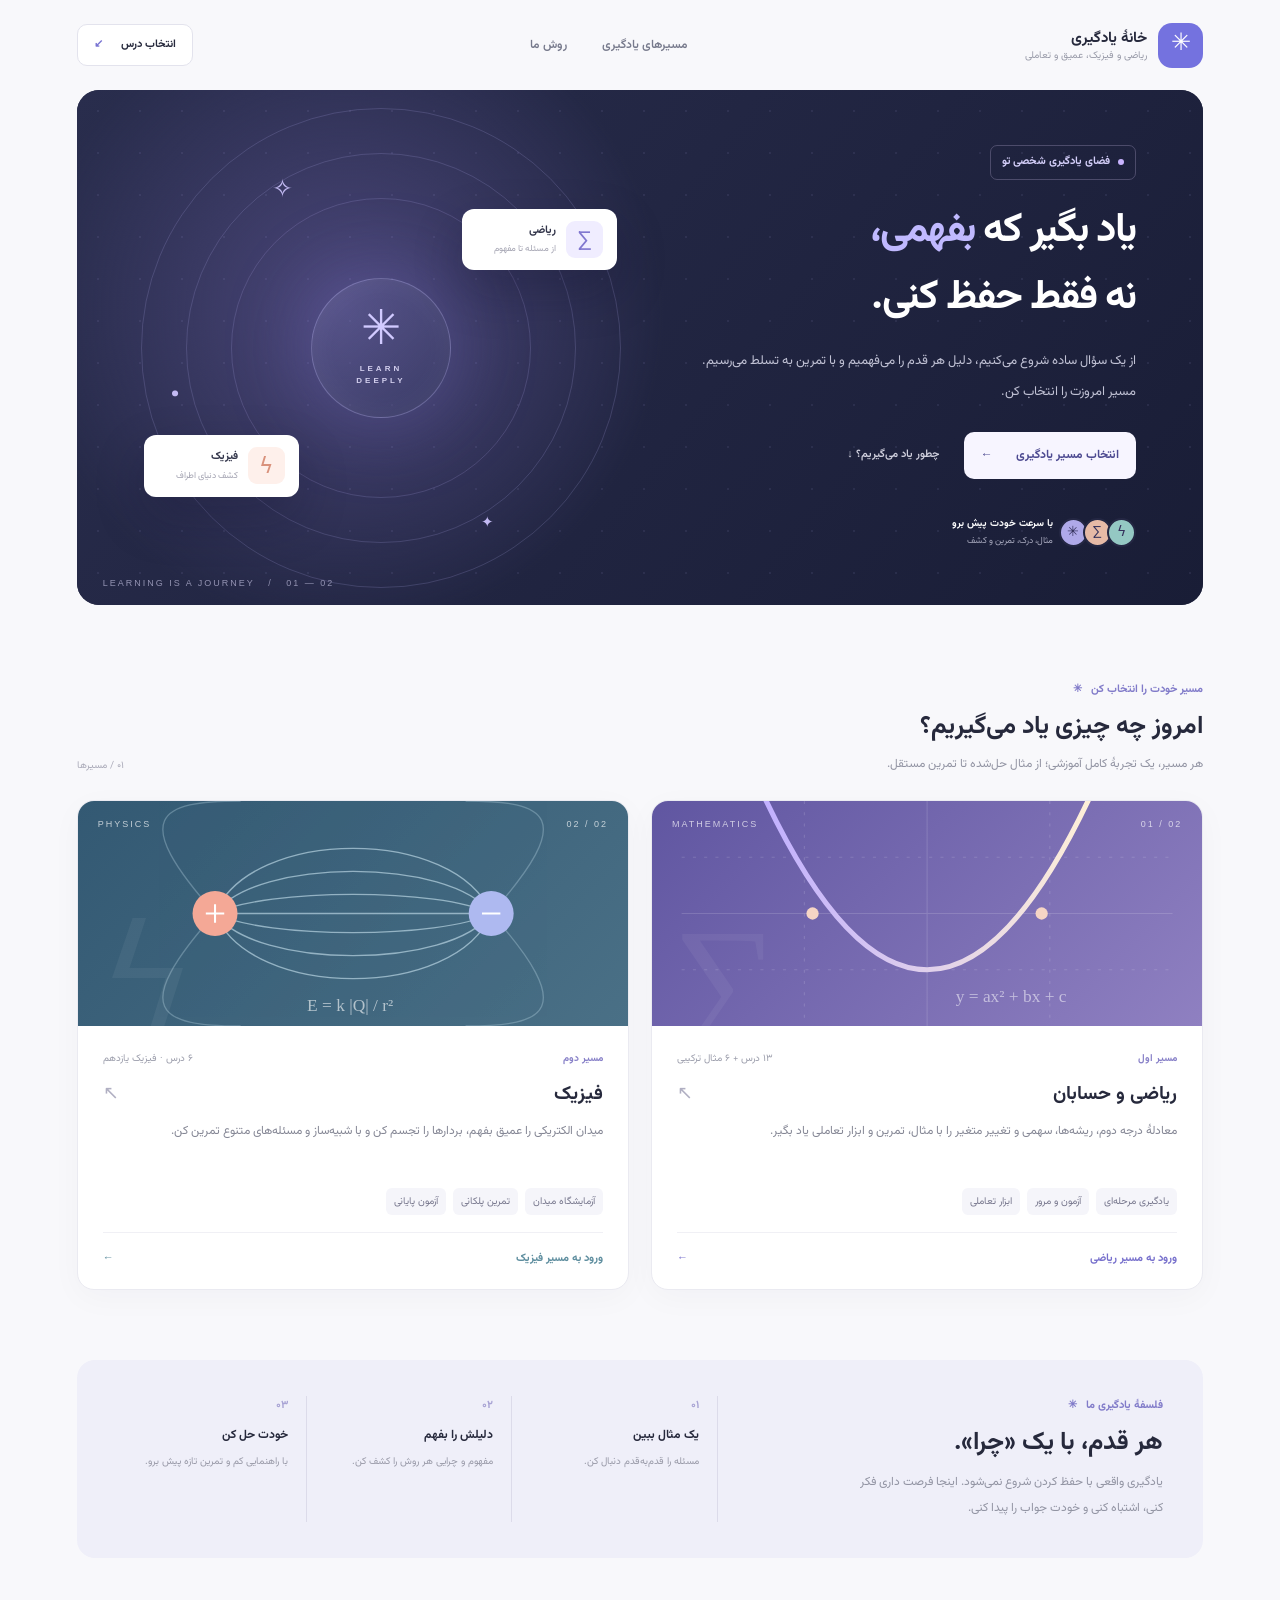
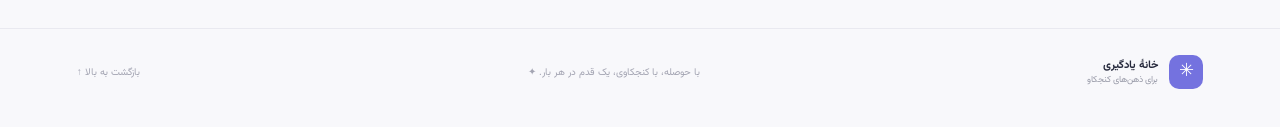
==== index.html @ 933f3fba "Add learning portal with math and physics courses Co-authored-by: arena-agent <297053741+arena-agent" ====
<!doctype html>
<html lang="fa" dir="rtl">
<head>
<meta charset="utf-8"><meta name="viewport" content="width=device-width, initial-scale=1">
<meta name="theme-color" content="#121831"><meta name="description" content="خانهٔ یادگیری تعاملی ریاضی و فیزیک؛ از مثال تا فهم عمیق">
<title>خانهٔ یادگیری | ریاضی و فیزیک</title>
<link rel="stylesheet" href="home.css">
</head>
<body>
<header class="header"><a class="brand" href="./"><span class="brand-logo">✳</span><span><b>خانهٔ یادگیری</b><small>ریاضی و فیزیک، عمیق و تعاملی</small></span></a><nav><a href="#subjects">مسیرهای یادگیری</a><a href="#method">روش ما</a></nav><a class="header-btn" href="#subjects">انتخاب درس <span>↙</span></a></header>
<main>
<section class="hero"><div class="hero-content"><div class="eyebrow"><span class="dot"></span> فضای یادگیری شخصی تو</div><h1>یاد بگیر که <em>بفهمی،</em><br>نه فقط حفظ کنی.</h1><p>از یک سؤال ساده شروع می‌کنیم، دلیل هر قدم را می‌فهمیم و با تمرین به تسلط می‌رسیم. مسیر امروزت را انتخاب کن.</p><div class="hero-actions"><a class="btn btn-light" href="#subjects">انتخاب مسیر یادگیری <span>←</span></a><a class="text-link" href="#method">چطور یاد می‌گیریم؟ ↓</a></div><div class="hero-footer"><div class="avatar-stack"><span>✳</span><span>∑</span><span>ϟ</span></div><div><b>با سرعت خودت پیش برو</b><small>مثال، درک، تمرین و کشف</small></div></div></div><div class="hero-art" aria-hidden="true"><div class="orbit orbit-one"></div><div class="orbit orbit-two"></div><div class="orbit orbit-three"></div><div class="art-core"><span>✳</span><small>LEARN<br>DEEPLY</small></div><div class="art-chip math-chip"><span>∑</span><b>ریاضی</b><small>از مسئله تا مفهوم</small></div><div class="art-chip physics-chip"><span>ϟ</span><b>فیزیک</b><small>کشف دنیای اطراف</small></div><div class="art-star s1">✧</div><div class="art-star s2">✦</div><div class="art-star s3">·</div></div><span class="hero-bottom">LEARNING IS A JOURNEY &nbsp; / &nbsp; 01 — 02</span></section>
<section class="subjects" id="subjects"><div class="section-top"><div><div class="section-kicker">مسیر خودت را انتخاب کن <span>✳</span></div><h2>امروز چه چیزی یاد می‌گیریم؟</h2><p>هر مسیر، یک تجربهٔ کامل آموزشی؛ از مثال حل‌شده تا تمرین مستقل.</p></div><span class="section-num">۰۱ / مسیرها</span></div><div class="subject-grid"><a class="subject-card math-card" href="mathsite/index.html"><div class="card-visual"><div class="visual-label">MATHEMATICS <span>01 / 02</span></div><svg viewBox="0 0 480 220" role="img" aria-label="نمودار سهمی"><defs><linearGradient id="line" x1="0" x2="1"><stop stop-color="#c0afff"/><stop offset="1" stop-color="#fff0d7"/></linearGradient></defs><g stroke="#ffffff25"><path d="M0 110H480M240 0V220"/><path d="M0 55H480M0 165H480M120 0V220M360 0V220" stroke-dasharray="3 8"/></g><path d="M78 -10 Q240 340 402 -10" fill="none" stroke="url(#line)" stroke-width="5" stroke-linecap="round"/><circle cx="128" cy="110" r="6" fill="#f6d5c5"/><circle cx="352" cy="110" r="6" fill="#f6d5c5"/><text x="268" y="197" fill="#ffffff88" font-size="17" font-family="serif" direction="ltr">y = ax² + bx + c</text></svg><span class="visual-symbol">∑</span></div><div class="card-body"><div class="card-meta"><span>مسیر اول</span><span>۱۳ درس + ۶ مثال ترکیبی</span></div><h3>ریاضی و حسابان <span>↖</span></h3><p>معادلهٔ درجه دوم، ریشه‌ها، سهمی و تغییر متغیر را با مثال، تمرین و ابزار تعاملی یاد بگیر.</p><div class="card-tags"><span>یادگیری مرحله‌ای</span><span>آزمون و مرور</span><span>ابزار تعاملی</span></div><div class="card-link">ورود به مسیر ریاضی <span>←</span></div></div></a><a class="subject-card physics-card" href="physics/index.html"><div class="card-visual"><div class="visual-label">PHYSICS <span>02 / 02</span></div><svg viewBox="0 0 480 220" role="img" aria-label="نمایش خطوط میدان الکتریکی"><g fill="none" stroke="#c8e3ef" stroke-width="1.3" opacity=".62"><path d="M105 110 C140 25 340 25 375 110M105 110 C140 195 340 195 375 110M105 110 C145 55 335 55 375 110M105 110 C145 165 335 165 375 110M105 110 C155 85 325 85 375 110M105 110 C155 135 325 135 375 110M105 110H375"/><path d="M105 110 C20 15 50 0 130 0M105 110 C20 205 50 220 130 220M375 110 C460 15 430 0 350 0M375 110 C460 205 430 220 350 220" opacity=".5"/></g><circle cx="105" cy="110" r="22" fill="#f4a896"/><circle cx="375" cy="110" r="22" fill="#aeb9f0"/><g stroke="white" stroke-width="2"><path d="M96 110h18M105 101v18M366 110h18"/></g><text x="195" y="205" fill="#ffffff99" font-size="17" font-family="serif" direction="ltr">E = k |Q| / r²</text></svg><span class="visual-symbol">ϟ</span></div><div class="card-body"><div class="card-meta"><span>مسیر دوم</span><span>۶ درس · فیزیک یازدهم</span></div><h3>فیزیک <span>↖</span></h3><p>میدان الکتریکی را عمیق بفهم، بردارها را تجسم کن و با شبیه‌ساز و مسئله‌های متنوع تمرین کن.</p><div class="card-tags"><span>آزمایشگاه میدان</span><span>تمرین پلکانی</span><span>آزمون پایانی</span></div><div class="card-link">ورود به مسیر فیزیک <span>←</span></div></div></a></div></section>
<section class="method" id="method"><div class="method-copy"><div class="section-kicker">فلسفهٔ یادگیری ما <span>✳</span></div><h2>هر قدم، با یک «چرا».</h2><p>یادگیری واقعی با حفظ کردن شروع نمی‌شود. اینجا فرصت داری فکر کنی، اشتباه کنی و خودت جواب را پیدا کنی.</p></div><div class="method-steps"><div><span>۰۱</span><b>یک مثال ببین</b><p>مسئله را قدم‌به‌قدم دنبال کن.</p></div><div><span>۰۲</span><b>دلیلش را بفهم</b><p>مفهوم و چرایی هر روش را کشف کن.</p></div><div><span>۰۳</span><b>خودت حل کن</b><p>با راهنمایی کم و تمرین تازه پیش برو.</p></div></div></section>
</main><footer><div class="brand foot-brand"><span class="brand-logo">✳</span><span><b>خانهٔ یادگیری</b><small>برای ذهن‌های کنجکاو</small></span></div><p>با حوصله، با کنجکاوی، یک قدم در هر بار. ✦</p><a href="#">بازگشت به بالا ↑</a></footer>
</body></html>
---- home.css ----
@font-face{font-family:Vazirmatn;src:url('mathsite/fonts/Vazirmatn-var.woff2') format('woff2');font-weight:100 900;font-display:swap}*{box-sizing:border-box}html{scroll-behavior:smooth}body{margin:0;background:#f8f8fb;color:#26293c;font-family:Vazirmatn,Tahoma,sans-serif;line-height:1.9}a{color:inherit;text-decoration:none}.header{max-width:1440px;height:90px;margin:auto;padding:0 6%;display:flex;align-items:center;justify-content:space-between}.brand{display:flex;align-items:center;gap:11px;line-height:1.4}.brand-logo{width:45px;height:45px;display:grid;place-items:center;background:#7472df;color:white;border-radius:14px;font-size:24px}.brand b,.brand small{display:block}.brand b{font-size:15px}.brand small{color:#989aa8;font-size:10px}.header nav{display:flex;gap:35px;font-size:12px;color:#777a8c;font-weight:600}.header nav a:hover{color:#6f68d3}.header-btn{font-size:11px;font-weight:700;border:1px solid #e3e3ed;padding:10px 16px;border-radius:10px;background:#fff}.header-btn span{margin-right:15px;color:#7772d2}main{max-width:1440px;margin:auto;padding:0 6%}.hero{min-height:438px;border-radius:22px;background:#1c203c;position:relative;overflow:hidden;color:#fff;display:flex;align-items:center;padding:55px 6%;isolation:isolate}.hero:before{content:"";position:absolute;inset:0;background:radial-gradient(circle at 24% 43%,#4b477a 0,transparent 35%),linear-gradient(130deg,#292d4d,#191d36);z-index:-2}.hero:after{content:"";position:absolute;inset:0;background-image:radial-gradient(#c4bfff 1px,transparent 1px);background-size:42px 42px;opacity:.08;z-index:-1}.hero-content{max-width:580px;z-index:2}.eyebrow{font-size:11px;color:#d4cffa;font-weight:700;border:1px solid #77719485;display:inline-flex;align-items:center;gap:8px;padding:6px 11px;border-radius:7px}.dot{width:6px;height:6px;border-radius:50%;background:#c9b4ff}.hero h1{font-size:clamp(30px,3.2vw,46px);line-height:1.65;letter-spacing:-1.5px;margin:18px 0 8px}.hero h1 em{font-style:normal;color:#c0b9ff}.hero p{font-size:13px;color:#c1c2d5;line-height:2.4;max-width:440px}.hero-actions{display:flex;align-items:center;gap:25px;margin-top:24px}.btn{border-radius:10px;padding:12px 17px;font-size:12px;font-weight:700;transition:.2s}.btn:hover{transform:translateY(-2px)}.btn-light{background:#f7f5ff;color:#4d4a91}.btn span{margin-right:20px}.text-link{font-size:11px;font-weight:600;color:#d0d0de}.hero-footer{display:flex;align-items:center;gap:11px;margin-top:35px}.avatar-stack{display:flex;direction:ltr}.avatar-stack span{width:29px;height:29px;display:grid;place-items:center;border:2px solid #242743;border-radius:50%;background:#afa9e9;color:#34315b;font-size:14px;margin-left:-5px}.avatar-stack span:nth-child(2){background:#e6baa6}.avatar-stack span:nth-child(3){background:#94c8c3}.hero-footer b,.hero-footer small{display:block}.hero-footer b{font-size:10px}.hero-footer small{font-size:9px;color:#a6a7bc}.hero-art{position:absolute;left:6%;top:0;width:42%;height:100%;display:grid;place-items:center}.orbit{position:absolute;border:1px solid #aaa4df35;border-radius:50%;width:300px;height:300px}.orbit-two{width:390px;height:390px}.orbit-three{width:480px;height:480px}.art-core{width:140px;height:140px;border:1px solid #bcb7f255;background:linear-gradient(140deg,#7b77b955,#3b3e6a77);box-shadow:0 0 90px #8074d455,inset 0 0 35px #ffffff0c;border-radius:50%;display:flex;align-items:center;justify-content:center;flex-direction:column}.art-core span{font-size:48px;color:#d1caff;line-height:1}.art-core small{font:700 8px/1.4 Arial;letter-spacing:3px;color:#d3cfee;text-align:center;margin-top:6px}.art-chip{position:absolute;background:#fff;border-radius:12px;color:#32354a;padding:12px 14px 12px 18px;min-width:155px;box-shadow:0 20px 50px #0b0d263d}.art-chip span{float:right;width:37px;height:37px;display:grid;place-items:center;background:#f0edff;color:#8077cf;border-radius:9px;margin-left:10px;font-size:22px}.art-chip b,.art-chip small{display:block}.art-chip b{font-size:11px}.art-chip small{font-size:9px;color:#a4a4b2}.math-chip{right:0;top:23%}.physics-chip{left:0;bottom:21%}.physics-chip span{background:#fef0eb;color:#d9927c}.art-star{position:absolute;color:#c3baf3;font-size:25px}.s1{top:15%;left:27%}.s2{bottom:13%;right:26%;font-size:15px}.s3{top:50%;left:5%;font-size:55px}.hero-bottom{position:absolute;left:26px;bottom:17px;color:#9393b2;font:9px Arial;letter-spacing:2px}.subjects{padding:75px 0 70px}.section-top{display:flex;justify-content:space-between;align-items:end;margin-bottom:25px}.section-kicker{font-size:11px;font-weight:700;color:#817bc9}.section-kicker span{margin-right:6px}.section-top h2,.method h2{font-size:25px;line-height:1.5;margin:7px 0}.section-top p,.method-copy p{font-size:12px;color:#9294a3;margin:0}.section-num{font-size:10px;color:#aaaab8}.subject-grid{display:grid;grid-template-columns:1fr 1fr;gap:22px}.subject-card{overflow:hidden;border-radius:17px;background:#fff;border:1px solid #eaeaf1;box-shadow:0 8px 32px #23294508;transition:transform .25s,box-shadow .25s}.subject-card:hover{transform:translateY(-5px);box-shadow:0 16px 40px #292d4d17}.card-visual{height:225px;position:relative;overflow:hidden;background:linear-gradient(135deg,#6056a1,#8f80c1)}.physics-card .card-visual{background:linear-gradient(135deg,#335973,#4a7086)}.card-visual svg{position:absolute;width:100%;height:100%;inset:0}.visual-label{position:absolute;top:18px;right:20px;left:20px;display:flex;justify-content:space-between;color:#ffffffb3;font:9px Arial;letter-spacing:2px;direction:ltr;z-index:1}.visual-symbol{position:absolute;bottom:-30px;left:20px;font:150px/1 Georgia;color:#ffffff0e}.card-body{padding:23px 25px 20px}.card-meta{display:flex;justify-content:space-between;color:#9c9eac;font-size:10px}.card-meta span:first-child{color:#8881c8;font-weight:700}.card-body h3{font-size:19px;margin:9px 0 5px}.card-body h3 span{float:left;color:#b0afc2;font-size:19px;font-weight:400}.card-body p{font-size:12px;color:#858795;line-height:2.1;min-height:52px;margin:0}.card-tags{display:flex;flex-wrap:wrap;gap:7px;margin:17px 0}.card-tags span{font-size:10px;color:#77778d;background:#f5f5fa;border-radius:6px;padding:4px 8px}.card-link{padding-top:16px;border-top:1px solid #f0f0f5;color:#7770cc;font-weight:700;font-size:11px}.card-link span{float:left}.physics-card .card-link{color:#5d8d9e}.method{border-radius:18px;background:#efeff9;display:grid;grid-template-columns:1fr 1.5fr;gap:45px;padding:36px 40px;margin-bottom:70px}.method-copy p{max-width:320px;line-height:2.2}.method-steps{display:grid;grid-template-columns:repeat(3,1fr);gap:15px}.method-steps div{border-right:1px solid #dcdbea;padding-right:18px}.method-steps span{display:block;color:#a8a3d4;font-size:11px;font-weight:700}.method-steps b{font-size:12px;display:block;margin-top:7px}.method-steps p{font-size:10px;color:#999aa8;margin:5px 0}footer{border-top:1px solid #e9e9f0;max-width:1440px;margin:auto;padding:24px 6% 35px;display:flex;align-items:center;justify-content:space-between}footer p,footer>a{font-size:10px;color:#a3a4b2}.foot-brand .brand-logo{width:34px;height:34px;border-radius:10px;font-size:18px}.foot-brand b{font-size:11px}.foot-brand small{font-size:9px}a:focus-visible{outline:3px solid #aaa3ef;outline-offset:4px}@media(max-width:800px){.header nav{display:none}.hero{min-height:400px;padding:38px}.hero-content{max-width:70%}.hero-art{left:-10%;width:55%;opacity:.5}.art-chip{display:none}.subject-grid{gap:14px}.card-body{padding:20px}.method{grid-template-columns:1fr;gap:25px}.subjects{padding:55px 0}.method{margin-bottom:50px}}@media(max-width:560px){.header{height:75px}.header-btn{font-size:10px}.hero{padding:32px 24px;min-height:440px;align-items:start}.hero-content{max-width:100%}.hero h1{font-size:30px}.hero p{max-width:92%}.hero-art{left:-35%;top:35%;width:90%;opacity:.24}.hero-actions{gap:14px;flex-wrap:wrap}.hero-footer{margin-top:27px}.hero-bottom{font-size:8px}.section-top h2,.method h2{font-size:21px}.section-num{display:none}.subject-grid{grid-template-columns:1fr}.card-visual{height:200px}.card-body p{min-height:0}.method{padding:25px;gap:20px}.method-steps{grid-template-columns:1fr;gap:12px}.method-steps div{padding-right:12px}.method-steps b{display:inline;margin-right:8px}.method-steps span{display:inline}.method-steps p{margin-top:2px}footer{gap:15px;flex-wrap:wrap}footer p{display:none}}
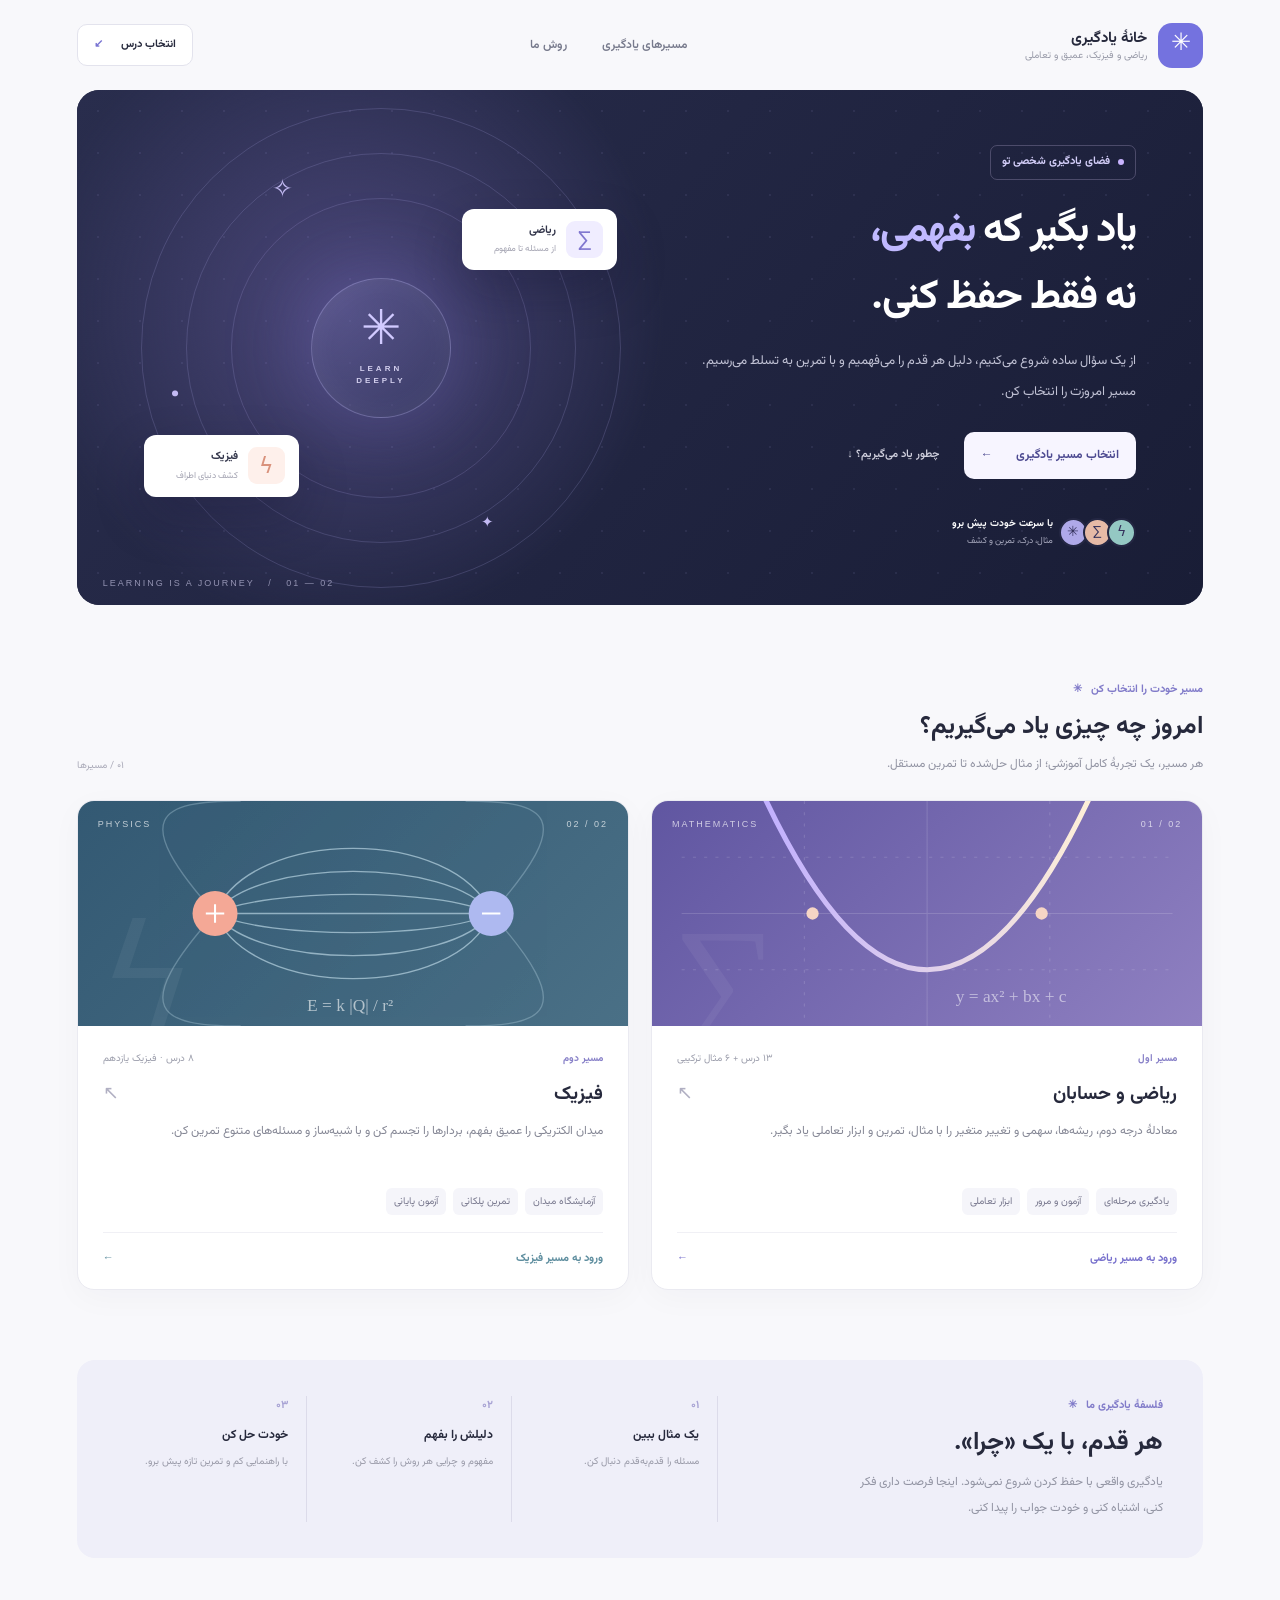
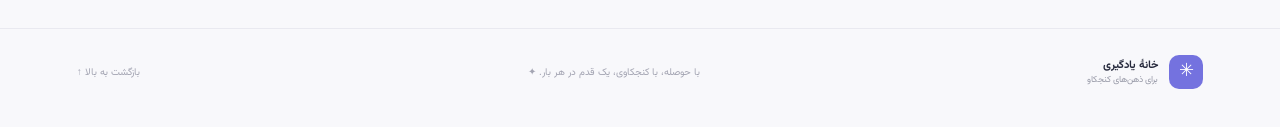
==== commit 52211f82: "Upgrade physics course with mastery and spaced review Co-authored-by: arena-agent <297053741+arena-a" ====
--- a/index.html
+++ b/index.html
@@ -10,7 +10,7 @@
 <header class="header"><a class="brand" href="./"><span class="brand-logo">✳</span><span><b>خانهٔ یادگیری</b><small>ریاضی و فیزیک، عمیق و تعاملی</small></span></a><nav><a href="#subjects">مسیرهای یادگیری</a><a href="#method">روش ما</a></nav><a class="header-btn" href="#subjects">انتخاب درس <span>↙</span></a></header>
 <main>
 <section class="hero"><div class="hero-content"><div class="eyebrow"><span class="dot"></span> فضای یادگیری شخصی تو</div><h1>یاد بگیر که <em>بفهمی،</em><br>نه فقط حفظ کنی.</h1><p>از یک سؤال ساده شروع می‌کنیم، دلیل هر قدم را می‌فهمیم و با تمرین به تسلط می‌رسیم. مسیر امروزت را انتخاب کن.</p><div class="hero-actions"><a class="btn btn-light" href="#subjects">انتخاب مسیر یادگیری <span>←</span></a><a class="text-link" href="#method">چطور یاد می‌گیریم؟ ↓</a></div><div class="hero-footer"><div class="avatar-stack"><span>✳</span><span>∑</span><span>ϟ</span></div><div><b>با سرعت خودت پیش برو</b><small>مثال، درک، تمرین و کشف</small></div></div></div><div class="hero-art" aria-hidden="true"><div class="orbit orbit-one"></div><div class="orbit orbit-two"></div><div class="orbit orbit-three"></div><div class="art-core"><span>✳</span><small>LEARN<br>DEEPLY</small></div><div class="art-chip math-chip"><span>∑</span><b>ریاضی</b><small>از مسئله تا مفهوم</small></div><div class="art-chip physics-chip"><span>ϟ</span><b>فیزیک</b><small>کشف دنیای اطراف</small></div><div class="art-star s1">✧</div><div class="art-star s2">✦</div><div class="art-star s3">·</div></div><span class="hero-bottom">LEARNING IS A JOURNEY &nbsp; / &nbsp; 01 — 02</span></section>
-<section class="subjects" id="subjects"><div class="section-top"><div><div class="section-kicker">مسیر خودت را انتخاب کن <span>✳</span></div><h2>امروز چه چیزی یاد می‌گیریم؟</h2><p>هر مسیر، یک تجربهٔ کامل آموزشی؛ از مثال حل‌شده تا تمرین مستقل.</p></div><span class="section-num">۰۱ / مسیرها</span></div><div class="subject-grid"><a class="subject-card math-card" href="mathsite/index.html"><div class="card-visual"><div class="visual-label">MATHEMATICS <span>01 / 02</span></div><svg viewBox="0 0 480 220" role="img" aria-label="نمودار سهمی"><defs><linearGradient id="line" x1="0" x2="1"><stop stop-color="#c0afff"/><stop offset="1" stop-color="#fff0d7"/></linearGradient></defs><g stroke="#ffffff25"><path d="M0 110H480M240 0V220"/><path d="M0 55H480M0 165H480M120 0V220M360 0V220" stroke-dasharray="3 8"/></g><path d="M78 -10 Q240 340 402 -10" fill="none" stroke="url(#line)" stroke-width="5" stroke-linecap="round"/><circle cx="128" cy="110" r="6" fill="#f6d5c5"/><circle cx="352" cy="110" r="6" fill="#f6d5c5"/><text x="268" y="197" fill="#ffffff88" font-size="17" font-family="serif" direction="ltr">y = ax² + bx + c</text></svg><span class="visual-symbol">∑</span></div><div class="card-body"><div class="card-meta"><span>مسیر اول</span><span>۱۳ درس + ۶ مثال ترکیبی</span></div><h3>ریاضی و حسابان <span>↖</span></h3><p>معادلهٔ درجه دوم، ریشه‌ها، سهمی و تغییر متغیر را با مثال، تمرین و ابزار تعاملی یاد بگیر.</p><div class="card-tags"><span>یادگیری مرحله‌ای</span><span>آزمون و مرور</span><span>ابزار تعاملی</span></div><div class="card-link">ورود به مسیر ریاضی <span>←</span></div></div></a><a class="subject-card physics-card" href="physics/index.html"><div class="card-visual"><div class="visual-label">PHYSICS <span>02 / 02</span></div><svg viewBox="0 0 480 220" role="img" aria-label="نمایش خطوط میدان الکتریکی"><g fill="none" stroke="#c8e3ef" stroke-width="1.3" opacity=".62"><path d="M105 110 C140 25 340 25 375 110M105 110 C140 195 340 195 375 110M105 110 C145 55 335 55 375 110M105 110 C145 165 335 165 375 110M105 110 C155 85 325 85 375 110M105 110 C155 135 325 135 375 110M105 110H375"/><path d="M105 110 C20 15 50 0 130 0M105 110 C20 205 50 220 130 220M375 110 C460 15 430 0 350 0M375 110 C460 205 430 220 350 220" opacity=".5"/></g><circle cx="105" cy="110" r="22" fill="#f4a896"/><circle cx="375" cy="110" r="22" fill="#aeb9f0"/><g stroke="white" stroke-width="2"><path d="M96 110h18M105 101v18M366 110h18"/></g><text x="195" y="205" fill="#ffffff99" font-size="17" font-family="serif" direction="ltr">E = k |Q| / r²</text></svg><span class="visual-symbol">ϟ</span></div><div class="card-body"><div class="card-meta"><span>مسیر دوم</span><span>۶ درس · فیزیک یازدهم</span></div><h3>فیزیک <span>↖</span></h3><p>میدان الکتریکی را عمیق بفهم، بردارها را تجسم کن و با شبیه‌ساز و مسئله‌های متنوع تمرین کن.</p><div class="card-tags"><span>آزمایشگاه میدان</span><span>تمرین پلکانی</span><span>آزمون پایانی</span></div><div class="card-link">ورود به مسیر فیزیک <span>←</span></div></div></a></div></section>
+<section class="subjects" id="subjects"><div class="section-top"><div><div class="section-kicker">مسیر خودت را انتخاب کن <span>✳</span></div><h2>امروز چه چیزی یاد می‌گیریم؟</h2><p>هر مسیر، یک تجربهٔ کامل آموزشی؛ از مثال حل‌شده تا تمرین مستقل.</p></div><span class="section-num">۰۱ / مسیرها</span></div><div class="subject-grid"><a class="subject-card math-card" href="mathsite/index.html"><div class="card-visual"><div class="visual-label">MATHEMATICS <span>01 / 02</span></div><svg viewBox="0 0 480 220" role="img" aria-label="نمودار سهمی"><defs><linearGradient id="line" x1="0" x2="1"><stop stop-color="#c0afff"/><stop offset="1" stop-color="#fff0d7"/></linearGradient></defs><g stroke="#ffffff25"><path d="M0 110H480M240 0V220"/><path d="M0 55H480M0 165H480M120 0V220M360 0V220" stroke-dasharray="3 8"/></g><path d="M78 -10 Q240 340 402 -10" fill="none" stroke="url(#line)" stroke-width="5" stroke-linecap="round"/><circle cx="128" cy="110" r="6" fill="#f6d5c5"/><circle cx="352" cy="110" r="6" fill="#f6d5c5"/><text x="268" y="197" fill="#ffffff88" font-size="17" font-family="serif" direction="ltr">y = ax² + bx + c</text></svg><span class="visual-symbol">∑</span></div><div class="card-body"><div class="card-meta"><span>مسیر اول</span><span>۱۳ درس + ۶ مثال ترکیبی</span></div><h3>ریاضی و حسابان <span>↖</span></h3><p>معادلهٔ درجه دوم، ریشه‌ها، سهمی و تغییر متغیر را با مثال، تمرین و ابزار تعاملی یاد بگیر.</p><div class="card-tags"><span>یادگیری مرحله‌ای</span><span>آزمون و مرور</span><span>ابزار تعاملی</span></div><div class="card-link">ورود به مسیر ریاضی <span>←</span></div></div></a><a class="subject-card physics-card" href="physics/index.html"><div class="card-visual"><div class="visual-label">PHYSICS <span>02 / 02</span></div><svg viewBox="0 0 480 220" role="img" aria-label="نمایش خطوط میدان الکتریکی"><g fill="none" stroke="#c8e3ef" stroke-width="1.3" opacity=".62"><path d="M105 110 C140 25 340 25 375 110M105 110 C140 195 340 195 375 110M105 110 C145 55 335 55 375 110M105 110 C145 165 335 165 375 110M105 110 C155 85 325 85 375 110M105 110 C155 135 325 135 375 110M105 110H375"/><path d="M105 110 C20 15 50 0 130 0M105 110 C20 205 50 220 130 220M375 110 C460 15 430 0 350 0M375 110 C460 205 430 220 350 220" opacity=".5"/></g><circle cx="105" cy="110" r="22" fill="#f4a896"/><circle cx="375" cy="110" r="22" fill="#aeb9f0"/><g stroke="white" stroke-width="2"><path d="M96 110h18M105 101v18M366 110h18"/></g><text x="195" y="205" fill="#ffffff99" font-size="17" font-family="serif" direction="ltr">E = k |Q| / r²</text></svg><span class="visual-symbol">ϟ</span></div><div class="card-body"><div class="card-meta"><span>مسیر دوم</span><span>۸ درس · فیزیک یازدهم</span></div><h3>فیزیک <span>↖</span></h3><p>میدان الکتریکی را عمیق بفهم، بردارها را تجسم کن و با شبیه‌ساز و مسئله‌های متنوع تمرین کن.</p><div class="card-tags"><span>آزمایشگاه میدان</span><span>تمرین پلکانی</span><span>آزمون پایانی</span></div><div class="card-link">ورود به مسیر فیزیک <span>←</span></div></div></a></div></section>
 <section class="method" id="method"><div class="method-copy"><div class="section-kicker">فلسفهٔ یادگیری ما <span>✳</span></div><h2>هر قدم، با یک «چرا».</h2><p>یادگیری واقعی با حفظ کردن شروع نمی‌شود. اینجا فرصت داری فکر کنی، اشتباه کنی و خودت جواب را پیدا کنی.</p></div><div class="method-steps"><div><span>۰۱</span><b>یک مثال ببین</b><p>مسئله را قدم‌به‌قدم دنبال کن.</p></div><div><span>۰۲</span><b>دلیلش را بفهم</b><p>مفهوم و چرایی هر روش را کشف کن.</p></div><div><span>۰۳</span><b>خودت حل کن</b><p>با راهنمایی کم و تمرین تازه پیش برو.</p></div></div></section>
 </main><footer><div class="brand foot-brand"><span class="brand-logo">✳</span><span><b>خانهٔ یادگیری</b><small>برای ذهن‌های کنجکاو</small></span></div><p>با حوصله، با کنجکاوی، یک قدم در هر بار. ✦</p><a href="#">بازگشت به بالا ↑</a></footer>
 </body></html>
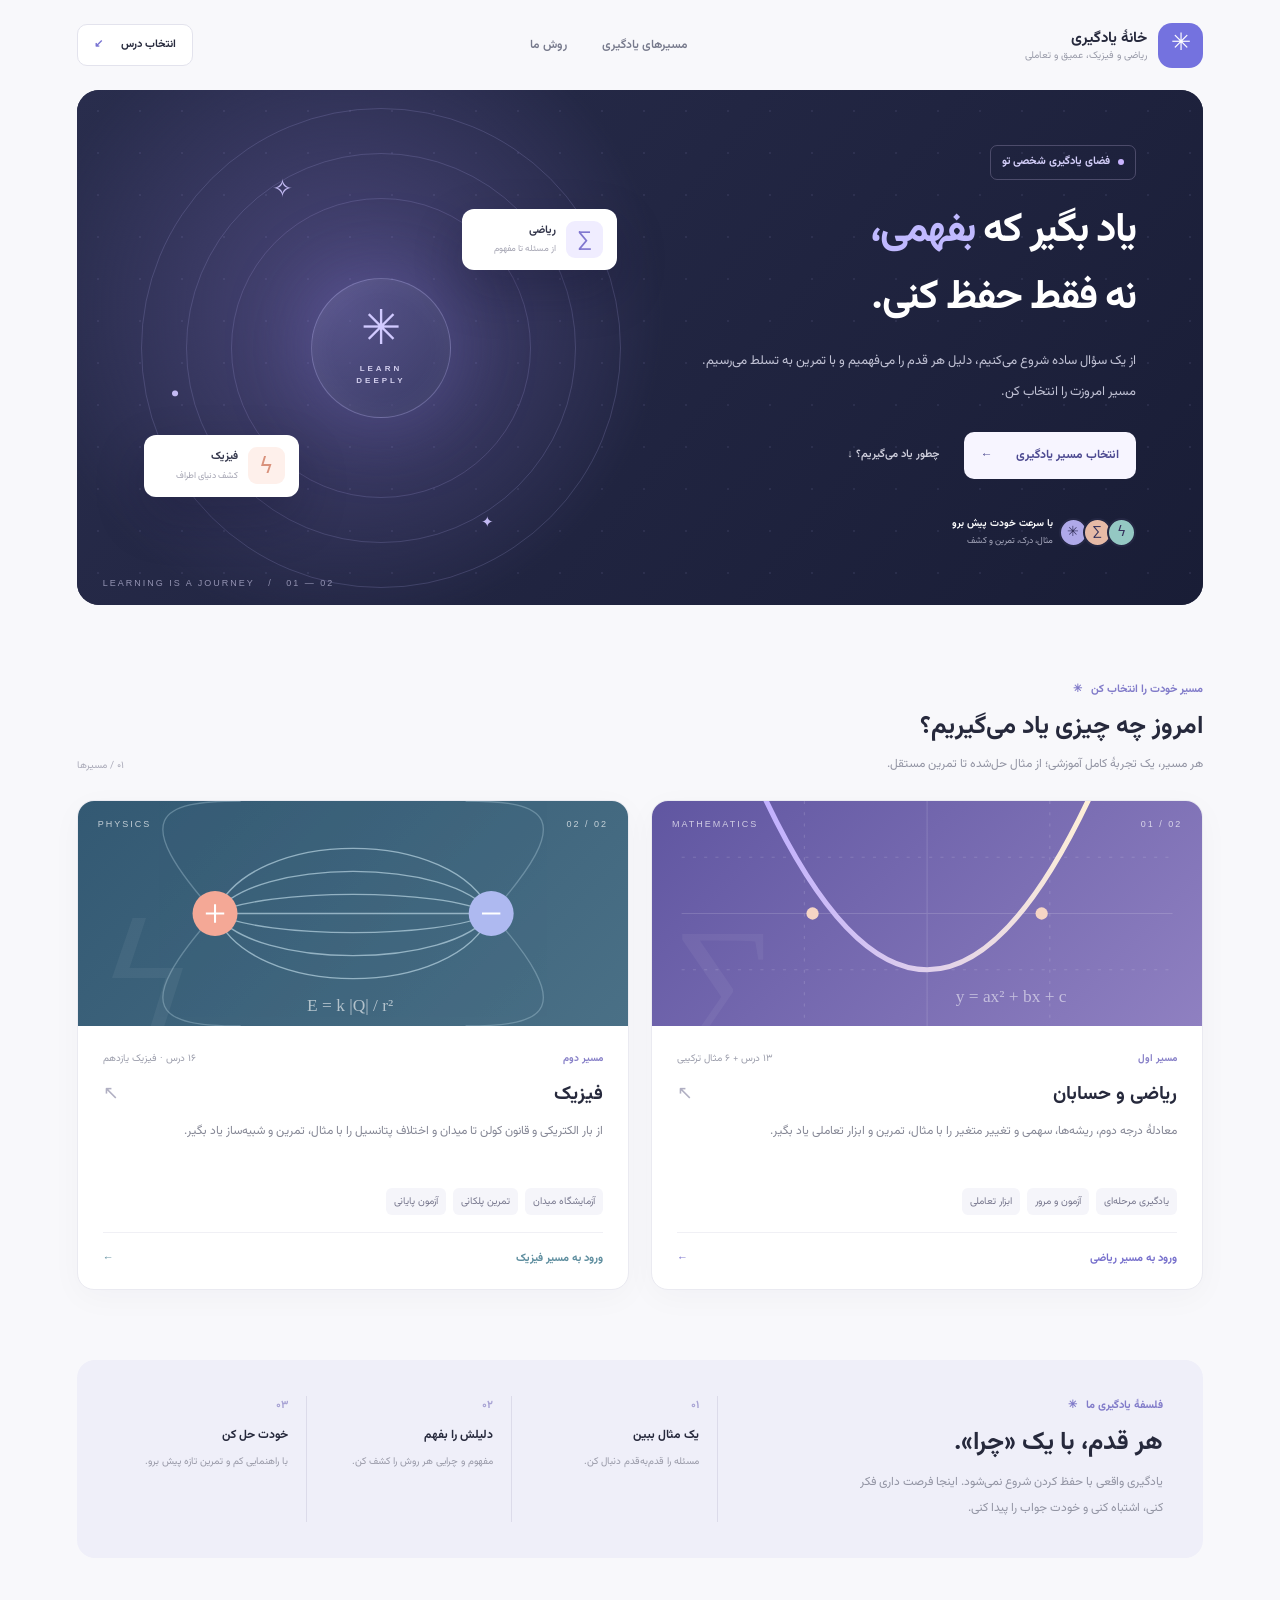
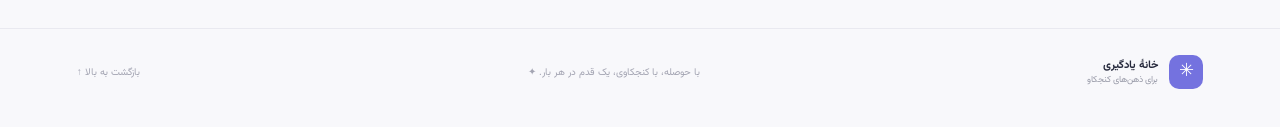
==== commit 1663d141: "Expand physics course through electric potential Co-authored-by: arena-agent <297053741+arena-agent@" ====
--- a/index.html
+++ b/index.html
@@ -10,7 +10,7 @@
 <header class="header"><a class="brand" href="./"><span class="brand-logo">✳</span><span><b>خانهٔ یادگیری</b><small>ریاضی و فیزیک، عمیق و تعاملی</small></span></a><nav><a href="#subjects">مسیرهای یادگیری</a><a href="#method">روش ما</a></nav><a class="header-btn" href="#subjects">انتخاب درس <span>↙</span></a></header>
 <main>
 <section class="hero"><div class="hero-content"><div class="eyebrow"><span class="dot"></span> فضای یادگیری شخصی تو</div><h1>یاد بگیر که <em>بفهمی،</em><br>نه فقط حفظ کنی.</h1><p>از یک سؤال ساده شروع می‌کنیم، دلیل هر قدم را می‌فهمیم و با تمرین به تسلط می‌رسیم. مسیر امروزت را انتخاب کن.</p><div class="hero-actions"><a class="btn btn-light" href="#subjects">انتخاب مسیر یادگیری <span>←</span></a><a class="text-link" href="#method">چطور یاد می‌گیریم؟ ↓</a></div><div class="hero-footer"><div class="avatar-stack"><span>✳</span><span>∑</span><span>ϟ</span></div><div><b>با سرعت خودت پیش برو</b><small>مثال، درک، تمرین و کشف</small></div></div></div><div class="hero-art" aria-hidden="true"><div class="orbit orbit-one"></div><div class="orbit orbit-two"></div><div class="orbit orbit-three"></div><div class="art-core"><span>✳</span><small>LEARN<br>DEEPLY</small></div><div class="art-chip math-chip"><span>∑</span><b>ریاضی</b><small>از مسئله تا مفهوم</small></div><div class="art-chip physics-chip"><span>ϟ</span><b>فیزیک</b><small>کشف دنیای اطراف</small></div><div class="art-star s1">✧</div><div class="art-star s2">✦</div><div class="art-star s3">·</div></div><span class="hero-bottom">LEARNING IS A JOURNEY &nbsp; / &nbsp; 01 — 02</span></section>
-<section class="subjects" id="subjects"><div class="section-top"><div><div class="section-kicker">مسیر خودت را انتخاب کن <span>✳</span></div><h2>امروز چه چیزی یاد می‌گیریم؟</h2><p>هر مسیر، یک تجربهٔ کامل آموزشی؛ از مثال حل‌شده تا تمرین مستقل.</p></div><span class="section-num">۰۱ / مسیرها</span></div><div class="subject-grid"><a class="subject-card math-card" href="mathsite/index.html"><div class="card-visual"><div class="visual-label">MATHEMATICS <span>01 / 02</span></div><svg viewBox="0 0 480 220" role="img" aria-label="نمودار سهمی"><defs><linearGradient id="line" x1="0" x2="1"><stop stop-color="#c0afff"/><stop offset="1" stop-color="#fff0d7"/></linearGradient></defs><g stroke="#ffffff25"><path d="M0 110H480M240 0V220"/><path d="M0 55H480M0 165H480M120 0V220M360 0V220" stroke-dasharray="3 8"/></g><path d="M78 -10 Q240 340 402 -10" fill="none" stroke="url(#line)" stroke-width="5" stroke-linecap="round"/><circle cx="128" cy="110" r="6" fill="#f6d5c5"/><circle cx="352" cy="110" r="6" fill="#f6d5c5"/><text x="268" y="197" fill="#ffffff88" font-size="17" font-family="serif" direction="ltr">y = ax² + bx + c</text></svg><span class="visual-symbol">∑</span></div><div class="card-body"><div class="card-meta"><span>مسیر اول</span><span>۱۳ درس + ۶ مثال ترکیبی</span></div><h3>ریاضی و حسابان <span>↖</span></h3><p>معادلهٔ درجه دوم، ریشه‌ها، سهمی و تغییر متغیر را با مثال، تمرین و ابزار تعاملی یاد بگیر.</p><div class="card-tags"><span>یادگیری مرحله‌ای</span><span>آزمون و مرور</span><span>ابزار تعاملی</span></div><div class="card-link">ورود به مسیر ریاضی <span>←</span></div></div></a><a class="subject-card physics-card" href="physics/index.html"><div class="card-visual"><div class="visual-label">PHYSICS <span>02 / 02</span></div><svg viewBox="0 0 480 220" role="img" aria-label="نمایش خطوط میدان الکتریکی"><g fill="none" stroke="#c8e3ef" stroke-width="1.3" opacity=".62"><path d="M105 110 C140 25 340 25 375 110M105 110 C140 195 340 195 375 110M105 110 C145 55 335 55 375 110M105 110 C145 165 335 165 375 110M105 110 C155 85 325 85 375 110M105 110 C155 135 325 135 375 110M105 110H375"/><path d="M105 110 C20 15 50 0 130 0M105 110 C20 205 50 220 130 220M375 110 C460 15 430 0 350 0M375 110 C460 205 430 220 350 220" opacity=".5"/></g><circle cx="105" cy="110" r="22" fill="#f4a896"/><circle cx="375" cy="110" r="22" fill="#aeb9f0"/><g stroke="white" stroke-width="2"><path d="M96 110h18M105 101v18M366 110h18"/></g><text x="195" y="205" fill="#ffffff99" font-size="17" font-family="serif" direction="ltr">E = k |Q| / r²</text></svg><span class="visual-symbol">ϟ</span></div><div class="card-body"><div class="card-meta"><span>مسیر دوم</span><span>۸ درس · فیزیک یازدهم</span></div><h3>فیزیک <span>↖</span></h3><p>میدان الکتریکی را عمیق بفهم، بردارها را تجسم کن و با شبیه‌ساز و مسئله‌های متنوع تمرین کن.</p><div class="card-tags"><span>آزمایشگاه میدان</span><span>تمرین پلکانی</span><span>آزمون پایانی</span></div><div class="card-link">ورود به مسیر فیزیک <span>←</span></div></div></a></div></section>
+<section class="subjects" id="subjects"><div class="section-top"><div><div class="section-kicker">مسیر خودت را انتخاب کن <span>✳</span></div><h2>امروز چه چیزی یاد می‌گیریم؟</h2><p>هر مسیر، یک تجربهٔ کامل آموزشی؛ از مثال حل‌شده تا تمرین مستقل.</p></div><span class="section-num">۰۱ / مسیرها</span></div><div class="subject-grid"><a class="subject-card math-card" href="mathsite/index.html"><div class="card-visual"><div class="visual-label">MATHEMATICS <span>01 / 02</span></div><svg viewBox="0 0 480 220" role="img" aria-label="نمودار سهمی"><defs><linearGradient id="line" x1="0" x2="1"><stop stop-color="#c0afff"/><stop offset="1" stop-color="#fff0d7"/></linearGradient></defs><g stroke="#ffffff25"><path d="M0 110H480M240 0V220"/><path d="M0 55H480M0 165H480M120 0V220M360 0V220" stroke-dasharray="3 8"/></g><path d="M78 -10 Q240 340 402 -10" fill="none" stroke="url(#line)" stroke-width="5" stroke-linecap="round"/><circle cx="128" cy="110" r="6" fill="#f6d5c5"/><circle cx="352" cy="110" r="6" fill="#f6d5c5"/><text x="268" y="197" fill="#ffffff88" font-size="17" font-family="serif" direction="ltr">y = ax² + bx + c</text></svg><span class="visual-symbol">∑</span></div><div class="card-body"><div class="card-meta"><span>مسیر اول</span><span>۱۳ درس + ۶ مثال ترکیبی</span></div><h3>ریاضی و حسابان <span>↖</span></h3><p>معادلهٔ درجه دوم، ریشه‌ها، سهمی و تغییر متغیر را با مثال، تمرین و ابزار تعاملی یاد بگیر.</p><div class="card-tags"><span>یادگیری مرحله‌ای</span><span>آزمون و مرور</span><span>ابزار تعاملی</span></div><div class="card-link">ورود به مسیر ریاضی <span>←</span></div></div></a><a class="subject-card physics-card" href="physics/index.html"><div class="card-visual"><div class="visual-label">PHYSICS <span>02 / 02</span></div><svg viewBox="0 0 480 220" role="img" aria-label="نمایش خطوط میدان الکتریکی"><g fill="none" stroke="#c8e3ef" stroke-width="1.3" opacity=".62"><path d="M105 110 C140 25 340 25 375 110M105 110 C140 195 340 195 375 110M105 110 C145 55 335 55 375 110M105 110 C145 165 335 165 375 110M105 110 C155 85 325 85 375 110M105 110 C155 135 325 135 375 110M105 110H375"/><path d="M105 110 C20 15 50 0 130 0M105 110 C20 205 50 220 130 220M375 110 C460 15 430 0 350 0M375 110 C460 205 430 220 350 220" opacity=".5"/></g><circle cx="105" cy="110" r="22" fill="#f4a896"/><circle cx="375" cy="110" r="22" fill="#aeb9f0"/><g stroke="white" stroke-width="2"><path d="M96 110h18M105 101v18M366 110h18"/></g><text x="195" y="205" fill="#ffffff99" font-size="17" font-family="serif" direction="ltr">E = k |Q| / r²</text></svg><span class="visual-symbol">ϟ</span></div><div class="card-body"><div class="card-meta"><span>مسیر دوم</span><span>۱۶ درس · فیزیک یازدهم</span></div><h3>فیزیک <span>↖</span></h3><p>از بار الکتریکی و قانون کولن تا میدان و اختلاف پتانسیل را با مثال، تمرین و شبیه‌ساز یاد بگیر.</p><div class="card-tags"><span>آزمایشگاه میدان</span><span>تمرین پلکانی</span><span>آزمون پایانی</span></div><div class="card-link">ورود به مسیر فیزیک <span>←</span></div></div></a></div></section>
 <section class="method" id="method"><div class="method-copy"><div class="section-kicker">فلسفهٔ یادگیری ما <span>✳</span></div><h2>هر قدم، با یک «چرا».</h2><p>یادگیری واقعی با حفظ کردن شروع نمی‌شود. اینجا فرصت داری فکر کنی، اشتباه کنی و خودت جواب را پیدا کنی.</p></div><div class="method-steps"><div><span>۰۱</span><b>یک مثال ببین</b><p>مسئله را قدم‌به‌قدم دنبال کن.</p></div><div><span>۰۲</span><b>دلیلش را بفهم</b><p>مفهوم و چرایی هر روش را کشف کن.</p></div><div><span>۰۳</span><b>خودت حل کن</b><p>با راهنمایی کم و تمرین تازه پیش برو.</p></div></div></section>
 </main><footer><div class="brand foot-brand"><span class="brand-logo">✳</span><span><b>خانهٔ یادگیری</b><small>برای ذهن‌های کنجکاو</small></span></div><p>با حوصله، با کنجکاوی، یک قدم در هر بار. ✦</p><a href="#">بازگشت به بالا ↑</a></footer>
 </body></html>
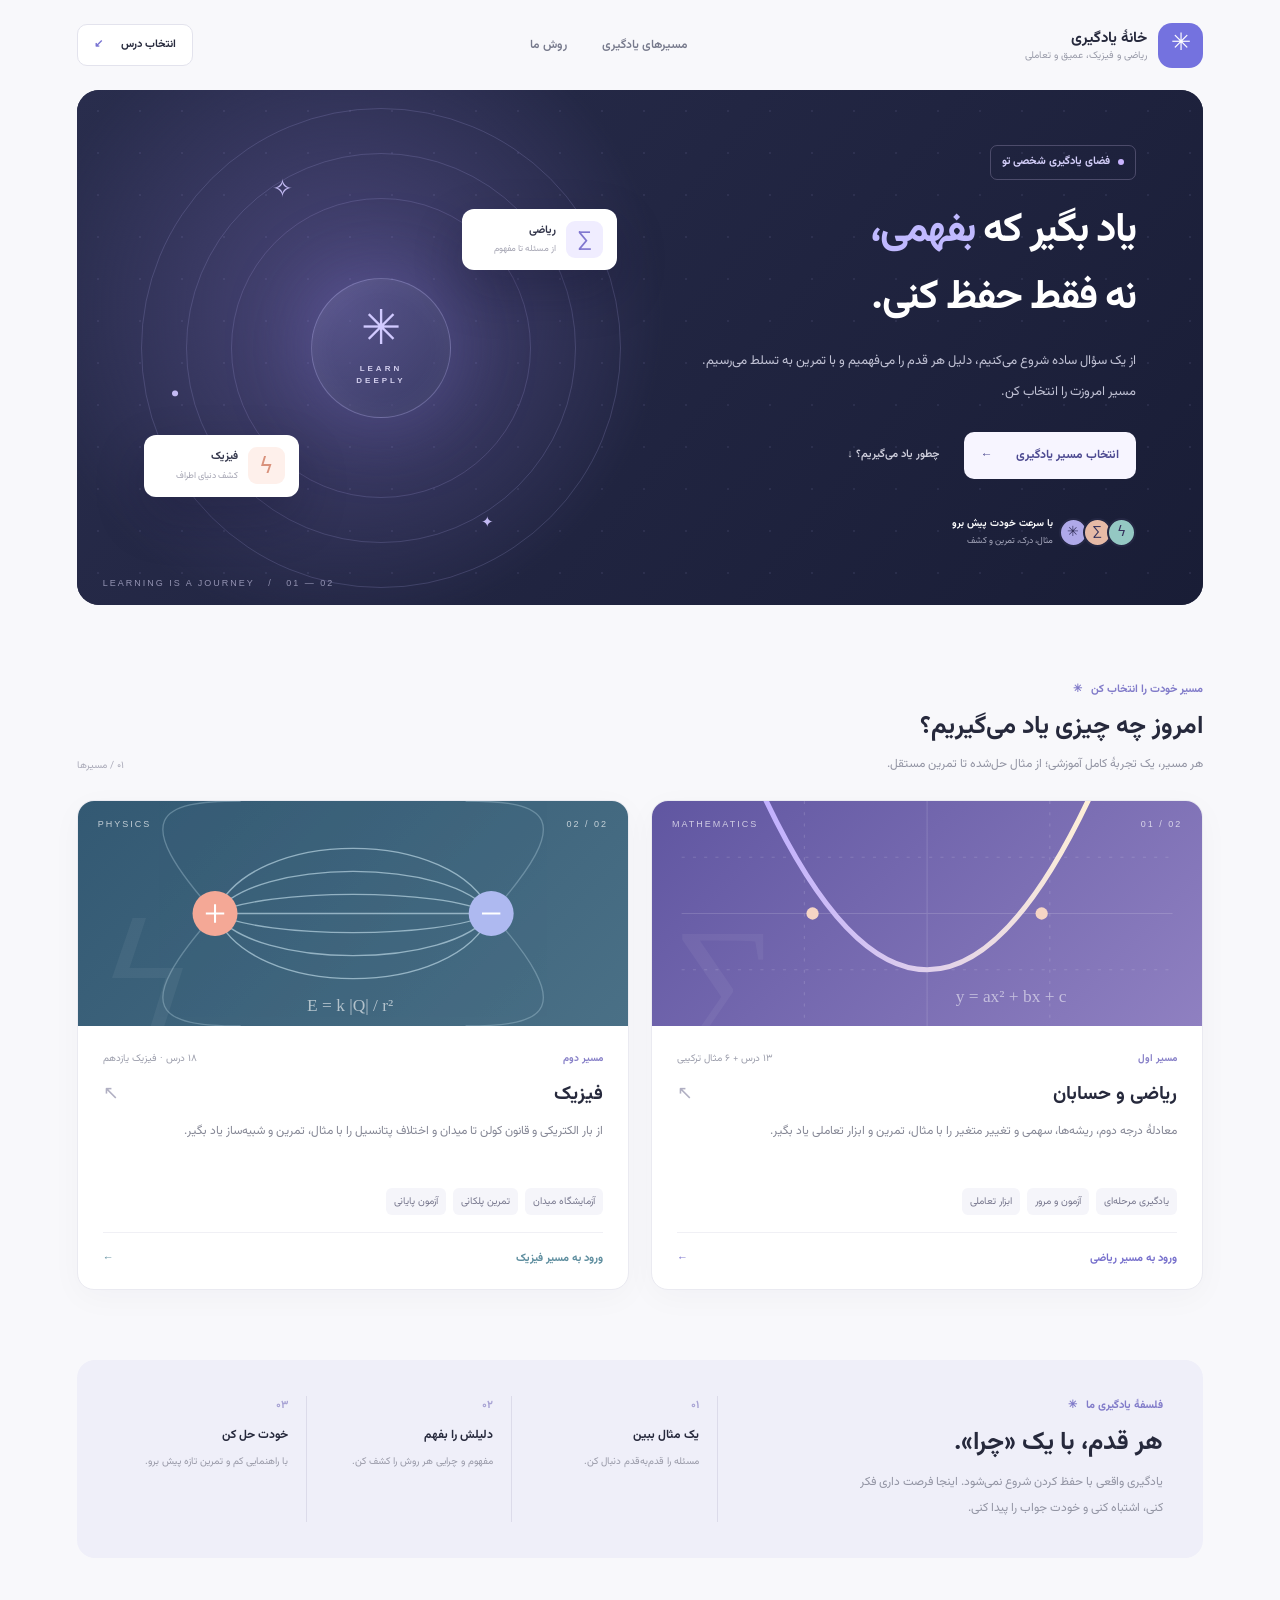
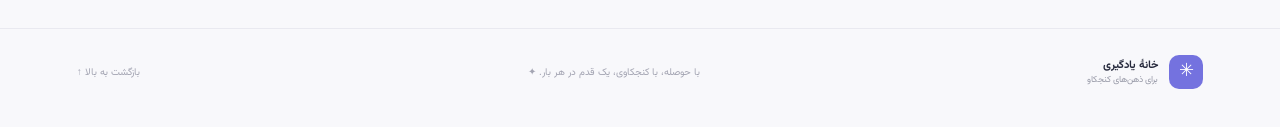
==== commit 145ff912: "Teach battery voltage and external work Co-authored-by: arena-agent <297053741+arena-agent@users.nor" ====
--- a/index.html
+++ b/index.html
@@ -10,7 +10,7 @@
 <header class="header"><a class="brand" href="./"><span class="brand-logo">✳</span><span><b>خانهٔ یادگیری</b><small>ریاضی و فیزیک، عمیق و تعاملی</small></span></a><nav><a href="#subjects">مسیرهای یادگیری</a><a href="#method">روش ما</a></nav><a class="header-btn" href="#subjects">انتخاب درس <span>↙</span></a></header>
 <main>
 <section class="hero"><div class="hero-content"><div class="eyebrow"><span class="dot"></span> فضای یادگیری شخصی تو</div><h1>یاد بگیر که <em>بفهمی،</em><br>نه فقط حفظ کنی.</h1><p>از یک سؤال ساده شروع می‌کنیم، دلیل هر قدم را می‌فهمیم و با تمرین به تسلط می‌رسیم. مسیر امروزت را انتخاب کن.</p><div class="hero-actions"><a class="btn btn-light" href="#subjects">انتخاب مسیر یادگیری <span>←</span></a><a class="text-link" href="#method">چطور یاد می‌گیریم؟ ↓</a></div><div class="hero-footer"><div class="avatar-stack"><span>✳</span><span>∑</span><span>ϟ</span></div><div><b>با سرعت خودت پیش برو</b><small>مثال، درک، تمرین و کشف</small></div></div></div><div class="hero-art" aria-hidden="true"><div class="orbit orbit-one"></div><div class="orbit orbit-two"></div><div class="orbit orbit-three"></div><div class="art-core"><span>✳</span><small>LEARN<br>DEEPLY</small></div><div class="art-chip math-chip"><span>∑</span><b>ریاضی</b><small>از مسئله تا مفهوم</small></div><div class="art-chip physics-chip"><span>ϟ</span><b>فیزیک</b><small>کشف دنیای اطراف</small></div><div class="art-star s1">✧</div><div class="art-star s2">✦</div><div class="art-star s3">·</div></div><span class="hero-bottom">LEARNING IS A JOURNEY &nbsp; / &nbsp; 01 — 02</span></section>
-<section class="subjects" id="subjects"><div class="section-top"><div><div class="section-kicker">مسیر خودت را انتخاب کن <span>✳</span></div><h2>امروز چه چیزی یاد می‌گیریم؟</h2><p>هر مسیر، یک تجربهٔ کامل آموزشی؛ از مثال حل‌شده تا تمرین مستقل.</p></div><span class="section-num">۰۱ / مسیرها</span></div><div class="subject-grid"><a class="subject-card math-card" href="mathsite/index.html"><div class="card-visual"><div class="visual-label">MATHEMATICS <span>01 / 02</span></div><svg viewBox="0 0 480 220" role="img" aria-label="نمودار سهمی"><defs><linearGradient id="line" x1="0" x2="1"><stop stop-color="#c0afff"/><stop offset="1" stop-color="#fff0d7"/></linearGradient></defs><g stroke="#ffffff25"><path d="M0 110H480M240 0V220"/><path d="M0 55H480M0 165H480M120 0V220M360 0V220" stroke-dasharray="3 8"/></g><path d="M78 -10 Q240 340 402 -10" fill="none" stroke="url(#line)" stroke-width="5" stroke-linecap="round"/><circle cx="128" cy="110" r="6" fill="#f6d5c5"/><circle cx="352" cy="110" r="6" fill="#f6d5c5"/><text x="268" y="197" fill="#ffffff88" font-size="17" font-family="serif" direction="ltr">y = ax² + bx + c</text></svg><span class="visual-symbol">∑</span></div><div class="card-body"><div class="card-meta"><span>مسیر اول</span><span>۱۳ درس + ۶ مثال ترکیبی</span></div><h3>ریاضی و حسابان <span>↖</span></h3><p>معادلهٔ درجه دوم، ریشه‌ها، سهمی و تغییر متغیر را با مثال، تمرین و ابزار تعاملی یاد بگیر.</p><div class="card-tags"><span>یادگیری مرحله‌ای</span><span>آزمون و مرور</span><span>ابزار تعاملی</span></div><div class="card-link">ورود به مسیر ریاضی <span>←</span></div></div></a><a class="subject-card physics-card" href="physics/index.html"><div class="card-visual"><div class="visual-label">PHYSICS <span>02 / 02</span></div><svg viewBox="0 0 480 220" role="img" aria-label="نمایش خطوط میدان الکتریکی"><g fill="none" stroke="#c8e3ef" stroke-width="1.3" opacity=".62"><path d="M105 110 C140 25 340 25 375 110M105 110 C140 195 340 195 375 110M105 110 C145 55 335 55 375 110M105 110 C145 165 335 165 375 110M105 110 C155 85 325 85 375 110M105 110 C155 135 325 135 375 110M105 110H375"/><path d="M105 110 C20 15 50 0 130 0M105 110 C20 205 50 220 130 220M375 110 C460 15 430 0 350 0M375 110 C460 205 430 220 350 220" opacity=".5"/></g><circle cx="105" cy="110" r="22" fill="#f4a896"/><circle cx="375" cy="110" r="22" fill="#aeb9f0"/><g stroke="white" stroke-width="2"><path d="M96 110h18M105 101v18M366 110h18"/></g><text x="195" y="205" fill="#ffffff99" font-size="17" font-family="serif" direction="ltr">E = k |Q| / r²</text></svg><span class="visual-symbol">ϟ</span></div><div class="card-body"><div class="card-meta"><span>مسیر دوم</span><span>۱۶ درس · فیزیک یازدهم</span></div><h3>فیزیک <span>↖</span></h3><p>از بار الکتریکی و قانون کولن تا میدان و اختلاف پتانسیل را با مثال، تمرین و شبیه‌ساز یاد بگیر.</p><div class="card-tags"><span>آزمایشگاه میدان</span><span>تمرین پلکانی</span><span>آزمون پایانی</span></div><div class="card-link">ورود به مسیر فیزیک <span>←</span></div></div></a></div></section>
+<section class="subjects" id="subjects"><div class="section-top"><div><div class="section-kicker">مسیر خودت را انتخاب کن <span>✳</span></div><h2>امروز چه چیزی یاد می‌گیریم؟</h2><p>هر مسیر، یک تجربهٔ کامل آموزشی؛ از مثال حل‌شده تا تمرین مستقل.</p></div><span class="section-num">۰۱ / مسیرها</span></div><div class="subject-grid"><a class="subject-card math-card" href="mathsite/index.html"><div class="card-visual"><div class="visual-label">MATHEMATICS <span>01 / 02</span></div><svg viewBox="0 0 480 220" role="img" aria-label="نمودار سهمی"><defs><linearGradient id="line" x1="0" x2="1"><stop stop-color="#c0afff"/><stop offset="1" stop-color="#fff0d7"/></linearGradient></defs><g stroke="#ffffff25"><path d="M0 110H480M240 0V220"/><path d="M0 55H480M0 165H480M120 0V220M360 0V220" stroke-dasharray="3 8"/></g><path d="M78 -10 Q240 340 402 -10" fill="none" stroke="url(#line)" stroke-width="5" stroke-linecap="round"/><circle cx="128" cy="110" r="6" fill="#f6d5c5"/><circle cx="352" cy="110" r="6" fill="#f6d5c5"/><text x="268" y="197" fill="#ffffff88" font-size="17" font-family="serif" direction="ltr">y = ax² + bx + c</text></svg><span class="visual-symbol">∑</span></div><div class="card-body"><div class="card-meta"><span>مسیر اول</span><span>۱۳ درس + ۶ مثال ترکیبی</span></div><h3>ریاضی و حسابان <span>↖</span></h3><p>معادلهٔ درجه دوم، ریشه‌ها، سهمی و تغییر متغیر را با مثال، تمرین و ابزار تعاملی یاد بگیر.</p><div class="card-tags"><span>یادگیری مرحله‌ای</span><span>آزمون و مرور</span><span>ابزار تعاملی</span></div><div class="card-link">ورود به مسیر ریاضی <span>←</span></div></div></a><a class="subject-card physics-card" href="physics/index.html"><div class="card-visual"><div class="visual-label">PHYSICS <span>02 / 02</span></div><svg viewBox="0 0 480 220" role="img" aria-label="نمایش خطوط میدان الکتریکی"><g fill="none" stroke="#c8e3ef" stroke-width="1.3" opacity=".62"><path d="M105 110 C140 25 340 25 375 110M105 110 C140 195 340 195 375 110M105 110 C145 55 335 55 375 110M105 110 C145 165 335 165 375 110M105 110 C155 85 325 85 375 110M105 110 C155 135 325 135 375 110M105 110H375"/><path d="M105 110 C20 15 50 0 130 0M105 110 C20 205 50 220 130 220M375 110 C460 15 430 0 350 0M375 110 C460 205 430 220 350 220" opacity=".5"/></g><circle cx="105" cy="110" r="22" fill="#f4a896"/><circle cx="375" cy="110" r="22" fill="#aeb9f0"/><g stroke="white" stroke-width="2"><path d="M96 110h18M105 101v18M366 110h18"/></g><text x="195" y="205" fill="#ffffff99" font-size="17" font-family="serif" direction="ltr">E = k |Q| / r²</text></svg><span class="visual-symbol">ϟ</span></div><div class="card-body"><div class="card-meta"><span>مسیر دوم</span><span>۱۸ درس · فیزیک یازدهم</span></div><h3>فیزیک <span>↖</span></h3><p>از بار الکتریکی و قانون کولن تا میدان و اختلاف پتانسیل را با مثال، تمرین و شبیه‌ساز یاد بگیر.</p><div class="card-tags"><span>آزمایشگاه میدان</span><span>تمرین پلکانی</span><span>آزمون پایانی</span></div><div class="card-link">ورود به مسیر فیزیک <span>←</span></div></div></a></div></section>
 <section class="method" id="method"><div class="method-copy"><div class="section-kicker">فلسفهٔ یادگیری ما <span>✳</span></div><h2>هر قدم، با یک «چرا».</h2><p>یادگیری واقعی با حفظ کردن شروع نمی‌شود. اینجا فرصت داری فکر کنی، اشتباه کنی و خودت جواب را پیدا کنی.</p></div><div class="method-steps"><div><span>۰۱</span><b>یک مثال ببین</b><p>مسئله را قدم‌به‌قدم دنبال کن.</p></div><div><span>۰۲</span><b>دلیلش را بفهم</b><p>مفهوم و چرایی هر روش را کشف کن.</p></div><div><span>۰۳</span><b>خودت حل کن</b><p>با راهنمایی کم و تمرین تازه پیش برو.</p></div></div></section>
 </main><footer><div class="brand foot-brand"><span class="brand-logo">✳</span><span><b>خانهٔ یادگیری</b><small>برای ذهن‌های کنجکاو</small></span></div><p>با حوصله، با کنجکاوی، یک قدم در هر بار. ✦</p><a href="#">بازگشت به بالا ↑</a></footer>
 </body></html>
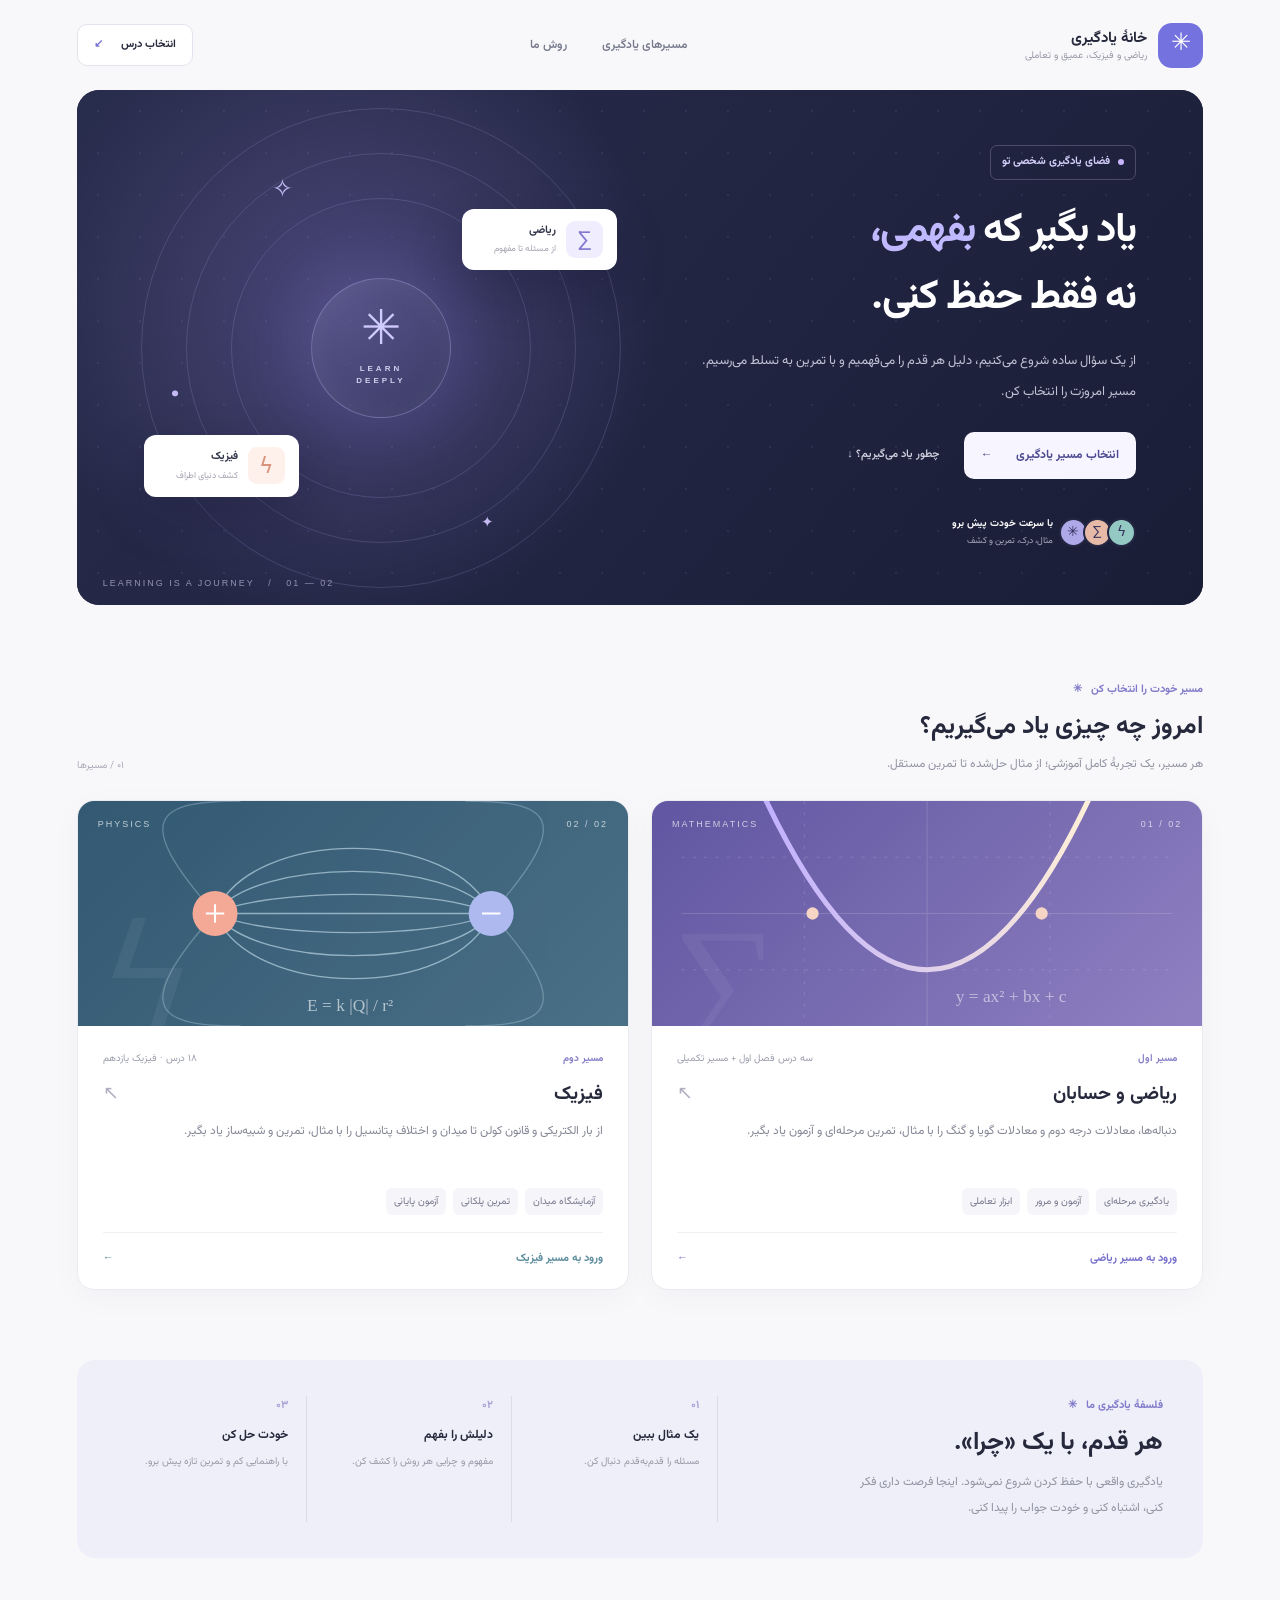
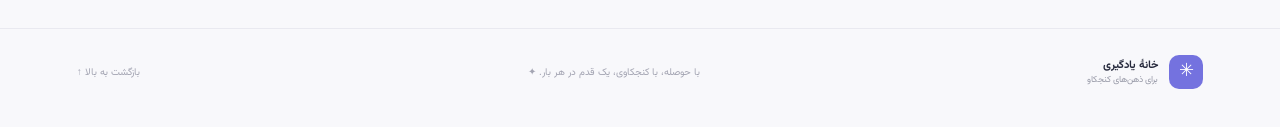
==== commit d7b2ce72: "Add guided first chapter calculus learning path Co-authored-by: arena-agent <297053741+arena-agent@u" ====
--- a/index.html
+++ b/index.html
@@ -10,7 +10,7 @@
 <header class="header"><a class="brand" href="./"><span class="brand-logo">✳</span><span><b>خانهٔ یادگیری</b><small>ریاضی و فیزیک، عمیق و تعاملی</small></span></a><nav><a href="#subjects">مسیرهای یادگیری</a><a href="#method">روش ما</a></nav><a class="header-btn" href="#subjects">انتخاب درس <span>↙</span></a></header>
 <main>
 <section class="hero"><div class="hero-content"><div class="eyebrow"><span class="dot"></span> فضای یادگیری شخصی تو</div><h1>یاد بگیر که <em>بفهمی،</em><br>نه فقط حفظ کنی.</h1><p>از یک سؤال ساده شروع می‌کنیم، دلیل هر قدم را می‌فهمیم و با تمرین به تسلط می‌رسیم. مسیر امروزت را انتخاب کن.</p><div class="hero-actions"><a class="btn btn-light" href="#subjects">انتخاب مسیر یادگیری <span>←</span></a><a class="text-link" href="#method">چطور یاد می‌گیریم؟ ↓</a></div><div class="hero-footer"><div class="avatar-stack"><span>✳</span><span>∑</span><span>ϟ</span></div><div><b>با سرعت خودت پیش برو</b><small>مثال، درک، تمرین و کشف</small></div></div></div><div class="hero-art" aria-hidden="true"><div class="orbit orbit-one"></div><div class="orbit orbit-two"></div><div class="orbit orbit-three"></div><div class="art-core"><span>✳</span><small>LEARN<br>DEEPLY</small></div><div class="art-chip math-chip"><span>∑</span><b>ریاضی</b><small>از مسئله تا مفهوم</small></div><div class="art-chip physics-chip"><span>ϟ</span><b>فیزیک</b><small>کشف دنیای اطراف</small></div><div class="art-star s1">✧</div><div class="art-star s2">✦</div><div class="art-star s3">·</div></div><span class="hero-bottom">LEARNING IS A JOURNEY &nbsp; / &nbsp; 01 — 02</span></section>
-<section class="subjects" id="subjects"><div class="section-top"><div><div class="section-kicker">مسیر خودت را انتخاب کن <span>✳</span></div><h2>امروز چه چیزی یاد می‌گیریم؟</h2><p>هر مسیر، یک تجربهٔ کامل آموزشی؛ از مثال حل‌شده تا تمرین مستقل.</p></div><span class="section-num">۰۱ / مسیرها</span></div><div class="subject-grid"><a class="subject-card math-card" href="mathsite/index.html"><div class="card-visual"><div class="visual-label">MATHEMATICS <span>01 / 02</span></div><svg viewBox="0 0 480 220" role="img" aria-label="نمودار سهمی"><defs><linearGradient id="line" x1="0" x2="1"><stop stop-color="#c0afff"/><stop offset="1" stop-color="#fff0d7"/></linearGradient></defs><g stroke="#ffffff25"><path d="M0 110H480M240 0V220"/><path d="M0 55H480M0 165H480M120 0V220M360 0V220" stroke-dasharray="3 8"/></g><path d="M78 -10 Q240 340 402 -10" fill="none" stroke="url(#line)" stroke-width="5" stroke-linecap="round"/><circle cx="128" cy="110" r="6" fill="#f6d5c5"/><circle cx="352" cy="110" r="6" fill="#f6d5c5"/><text x="268" y="197" fill="#ffffff88" font-size="17" font-family="serif" direction="ltr">y = ax² + bx + c</text></svg><span class="visual-symbol">∑</span></div><div class="card-body"><div class="card-meta"><span>مسیر اول</span><span>۱۳ درس + ۶ مثال ترکیبی</span></div><h3>ریاضی و حسابان <span>↖</span></h3><p>معادلهٔ درجه دوم، ریشه‌ها، سهمی و تغییر متغیر را با مثال، تمرین و ابزار تعاملی یاد بگیر.</p><div class="card-tags"><span>یادگیری مرحله‌ای</span><span>آزمون و مرور</span><span>ابزار تعاملی</span></div><div class="card-link">ورود به مسیر ریاضی <span>←</span></div></div></a><a class="subject-card physics-card" href="physics/index.html"><div class="card-visual"><div class="visual-label">PHYSICS <span>02 / 02</span></div><svg viewBox="0 0 480 220" role="img" aria-label="نمایش خطوط میدان الکتریکی"><g fill="none" stroke="#c8e3ef" stroke-width="1.3" opacity=".62"><path d="M105 110 C140 25 340 25 375 110M105 110 C140 195 340 195 375 110M105 110 C145 55 335 55 375 110M105 110 C145 165 335 165 375 110M105 110 C155 85 325 85 375 110M105 110 C155 135 325 135 375 110M105 110H375"/><path d="M105 110 C20 15 50 0 130 0M105 110 C20 205 50 220 130 220M375 110 C460 15 430 0 350 0M375 110 C460 205 430 220 350 220" opacity=".5"/></g><circle cx="105" cy="110" r="22" fill="#f4a896"/><circle cx="375" cy="110" r="22" fill="#aeb9f0"/><g stroke="white" stroke-width="2"><path d="M96 110h18M105 101v18M366 110h18"/></g><text x="195" y="205" fill="#ffffff99" font-size="17" font-family="serif" direction="ltr">E = k |Q| / r²</text></svg><span class="visual-symbol">ϟ</span></div><div class="card-body"><div class="card-meta"><span>مسیر دوم</span><span>۱۸ درس · فیزیک یازدهم</span></div><h3>فیزیک <span>↖</span></h3><p>از بار الکتریکی و قانون کولن تا میدان و اختلاف پتانسیل را با مثال، تمرین و شبیه‌ساز یاد بگیر.</p><div class="card-tags"><span>آزمایشگاه میدان</span><span>تمرین پلکانی</span><span>آزمون پایانی</span></div><div class="card-link">ورود به مسیر فیزیک <span>←</span></div></div></a></div></section>
+<section class="subjects" id="subjects"><div class="section-top"><div><div class="section-kicker">مسیر خودت را انتخاب کن <span>✳</span></div><h2>امروز چه چیزی یاد می‌گیریم؟</h2><p>هر مسیر، یک تجربهٔ کامل آموزشی؛ از مثال حل‌شده تا تمرین مستقل.</p></div><span class="section-num">۰۱ / مسیرها</span></div><div class="subject-grid"><a class="subject-card math-card" href="mathsite/index.html"><div class="card-visual"><div class="visual-label">MATHEMATICS <span>01 / 02</span></div><svg viewBox="0 0 480 220" role="img" aria-label="نمودار سهمی"><defs><linearGradient id="line" x1="0" x2="1"><stop stop-color="#c0afff"/><stop offset="1" stop-color="#fff0d7"/></linearGradient></defs><g stroke="#ffffff25"><path d="M0 110H480M240 0V220"/><path d="M0 55H480M0 165H480M120 0V220M360 0V220" stroke-dasharray="3 8"/></g><path d="M78 -10 Q240 340 402 -10" fill="none" stroke="url(#line)" stroke-width="5" stroke-linecap="round"/><circle cx="128" cy="110" r="6" fill="#f6d5c5"/><circle cx="352" cy="110" r="6" fill="#f6d5c5"/><text x="268" y="197" fill="#ffffff88" font-size="17" font-family="serif" direction="ltr">y = ax² + bx + c</text></svg><span class="visual-symbol">∑</span></div><div class="card-body"><div class="card-meta"><span>مسیر اول</span><span>سه درس فصل اول + مسیر تکمیلی</span></div><h3>ریاضی و حسابان <span>↖</span></h3><p>دنباله‌ها، معادلات درجه دوم و معادلات گویا و گنگ را با مثال، تمرین مرحله‌ای و آزمون یاد بگیر.</p><div class="card-tags"><span>یادگیری مرحله‌ای</span><span>آزمون و مرور</span><span>ابزار تعاملی</span></div><div class="card-link">ورود به مسیر ریاضی <span>←</span></div></div></a><a class="subject-card physics-card" href="physics/index.html"><div class="card-visual"><div class="visual-label">PHYSICS <span>02 / 02</span></div><svg viewBox="0 0 480 220" role="img" aria-label="نمایش خطوط میدان الکتریکی"><g fill="none" stroke="#c8e3ef" stroke-width="1.3" opacity=".62"><path d="M105 110 C140 25 340 25 375 110M105 110 C140 195 340 195 375 110M105 110 C145 55 335 55 375 110M105 110 C145 165 335 165 375 110M105 110 C155 85 325 85 375 110M105 110 C155 135 325 135 375 110M105 110H375"/><path d="M105 110 C20 15 50 0 130 0M105 110 C20 205 50 220 130 220M375 110 C460 15 430 0 350 0M375 110 C460 205 430 220 350 220" opacity=".5"/></g><circle cx="105" cy="110" r="22" fill="#f4a896"/><circle cx="375" cy="110" r="22" fill="#aeb9f0"/><g stroke="white" stroke-width="2"><path d="M96 110h18M105 101v18M366 110h18"/></g><text x="195" y="205" fill="#ffffff99" font-size="17" font-family="serif" direction="ltr">E = k |Q| / r²</text></svg><span class="visual-symbol">ϟ</span></div><div class="card-body"><div class="card-meta"><span>مسیر دوم</span><span>۱۸ درس · فیزیک یازدهم</span></div><h3>فیزیک <span>↖</span></h3><p>از بار الکتریکی و قانون کولن تا میدان و اختلاف پتانسیل را با مثال، تمرین و شبیه‌ساز یاد بگیر.</p><div class="card-tags"><span>آزمایشگاه میدان</span><span>تمرین پلکانی</span><span>آزمون پایانی</span></div><div class="card-link">ورود به مسیر فیزیک <span>←</span></div></div></a></div></section>
 <section class="method" id="method"><div class="method-copy"><div class="section-kicker">فلسفهٔ یادگیری ما <span>✳</span></div><h2>هر قدم، با یک «چرا».</h2><p>یادگیری واقعی با حفظ کردن شروع نمی‌شود. اینجا فرصت داری فکر کنی، اشتباه کنی و خودت جواب را پیدا کنی.</p></div><div class="method-steps"><div><span>۰۱</span><b>یک مثال ببین</b><p>مسئله را قدم‌به‌قدم دنبال کن.</p></div><div><span>۰۲</span><b>دلیلش را بفهم</b><p>مفهوم و چرایی هر روش را کشف کن.</p></div><div><span>۰۳</span><b>خودت حل کن</b><p>با راهنمایی کم و تمرین تازه پیش برو.</p></div></div></section>
 </main><footer><div class="brand foot-brand"><span class="brand-logo">✳</span><span><b>خانهٔ یادگیری</b><small>برای ذهن‌های کنجکاو</small></span></div><p>با حوصله، با کنجکاوی، یک قدم در هر بار. ✦</p><a href="#">بازگشت به بالا ↑</a></footer>
 </body></html>
